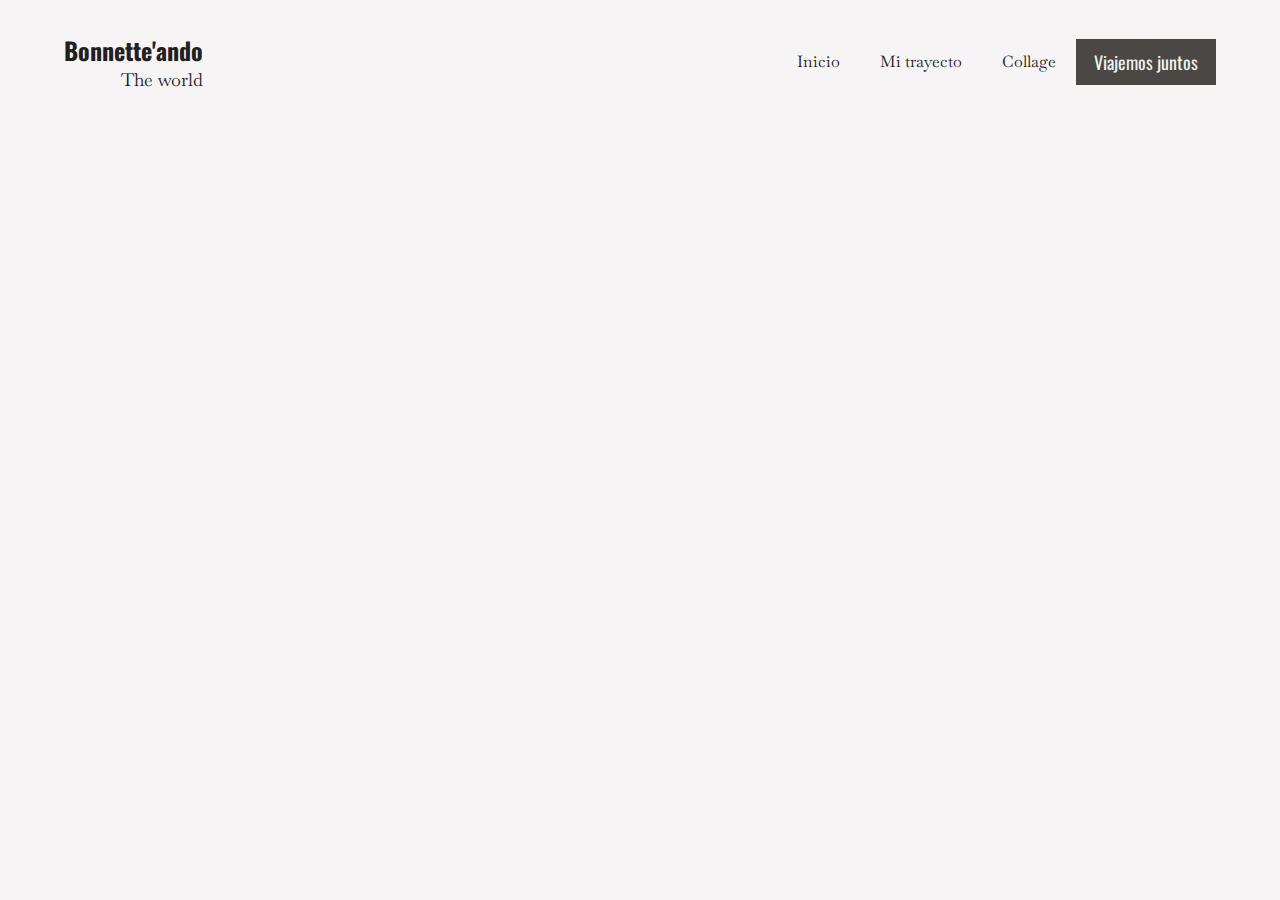
==== collage.html @ 535c8387 "created collage page" ====
<!DOCTYPE html>
<html lang="en">
<head>
    <meta charset="UTF-8">
    <meta http-equiv="X-UA-Compatible" content="IE=edge">
    <meta name="viewport" content="width=device-width, initial-scale=1.0">
    <meta name="description" content="Una serie de imágenes donde muestro los mejores sitios que he visitado y poder motivar a las personas a viajar más y conocer el mundo.">
    <link rel="stylesheet" href="style.css">
    <link rel='stylesheet' href='https://cdn-uicons.flaticon.com/uicons-solid-straight/css/uicons-solid-straight.css'>
    <title>Collage</title>
</head>
<body>
    <div class="container">
        <header>
            <nav>
                <div class="logo">
                    <h3>Bonnette'ando</h3>
                    <p>The world</p>
                </div>
                <ul>
                    <li><a href="./index.html">Inicio</a></li>
                    <li><a href="./journey.html">Mi trayecto</a></li>
                    <li><a href="./collage.html">Collage</a></li>
                    <button class="main-button"><a href="">Viajemos juntos</a></button>
                </ul>
                <i class="fi fi-ss-menu-burger menu"></i>
            </nav>
            <div class="nav-menu" id="menu">
                <div class="nav-menu-container">
                    <div class="logo-container">
                        <div class="logo">
                            <h3>Bonnette'ando</h3>
                            <p>The world</p>
                        </div>

                        <a href="./index.html"><i class="fi fi-ss-cross menu"></i></a>
                    </div>
                    <ul>
                        <li><a href="./index.html">Inicio</a></li>
                        <li><a href="./journey.html">Mi trayecto</a></li>
                        <li><a href="./collage.html">Collage</a></li>
                        <button class="main-button"><a href="">Viajemos juntos</a></button>
                    </ul>
                </div>
            </div>
        </header>
    </div>
</body>
</html>
---- style.css ----
@import url('https://fonts.googleapis.com/css2?family=Baskervville:ital@0;1&family=Oswald:wght@400;500;700&display=swap');

:root {
    --background-Main: #F6F4F4;
    --background-Container: #FFF;
    --background-Container-Dark: #4A4745;
    --font-Primary: #22201E;
    --font-Subtle: #F0F3ED;
    --font-bg: #EAEAEA;
    --border-Primary: #4A4745;
    --tape-1: #FFD4D1;
    --tape-2: #D8EFF8;
    --tape-3: #FFF0D1;
    --tape-4: #DBF7F1;
    --thumb-tack-front: #FAD6DD;
    --thumb-tack-back: #F9CDD6;
}

* {
    box-sizing: border-box;
    margin: 0; padding: 0;
    font-family: 'Baskervville', serif;
    scroll-behavior: smooth;
    color: var(--font-Primary);
    text-decoration: none;
    list-style: none;
    overflow-x: hidden;
}

html {
    font-size: 62.5%;
    background-color: var(--background-Main);
}

.container {
    width: 90%;
    max-width: 1280px;
    margin: auto;
}

h1 {
    font-size: 4.0rem;
    font-family: 'Oswald', sans-serif;
}

h2 {
    font-size: 3.2rem;
    font-family: 'Oswald', sans-serif;
}

h3 {
    font-size: 2.4rem;
    font-family: 'Oswald', sans-serif;
}

p {
    font-size: 1.8rem;
}

.italic {
    font-style: italic;
    font-size: 1.6rem;
}

nav {
    display: flex;
    justify-content: space-between;
    align-items: center;
    margin-top: 3.2rem;
}

.logo {
    display: flex;
    flex-direction: column;
    align-items: flex-end;
}

ul {
    display: flex;
    align-items: center;
}

li {
    font-size: 1.6rem;
}

ul li a {
    margin: 0 20px 0;
}

nav i {
    font-size: 32px;
    color: var(--font-Primary);
    display: none;
}


.main-button {
    width: fit-content;
    padding: 8px 16px;
    font-size: 1.8rem;
    font-family: 'Oswald', sans-serif;
    background-color: var(--background-Container-Dark);
    color: var(--font-Subtle);
    border: 2px solid var(--border-Primary);
}

.main-button a {
    font-family: 'Oswald', sans-serif;
    color: var(--font-Subtle);
}

.main-button:hover {
    border: 2px solid var(--border-Primary);
    background-color: transparent;
    color: var(--font-Primary);
}

.main-button:hover a {
    color: var(--font-Primary);
}

.main-button-white {
    width: fit-content;
    padding: 8px 16px;
    font-size: 1.8rem;
    font-family: 'Oswald', sans-serif;
    background-color: var(--background-Main);
    color: var(--font-Primary);
    border: 2px solid var(--background-Main);
}

.main-button-white a {
    font-family: 'Oswald', sans-serif;
    color: var(--font-Primary);
}

.main-button-white:hover {
    border: 2px solid var(--background-Main);
    background-color: transparent;
    color: var(--background-Main);
}

.main-button-white:hover a {
    color: var(--background-Main);
}

.hero-background::before {
    content: '';
    width: 100%;
    position: absolute;
    left: 0;
    background-image: url('./assets/images/World\ Croquis\ -\ Black.png');
    background-repeat: no-repeat;
    background-size: contain;
    opacity: 8%;
    z-index: -100;
    aspect-ratio: 16 / 9;
}

.hero-background .content {
    margin-top: 150px;
}

.hero-content {
    display: flex;
    flex-direction: column;
    max-width: 560px;
    row-gap: 32px;
}

.hero-images {
    display: grid;
    grid-template-columns: repeat(auto-fill, minmax(230px, 1fr));
    padding: 0 0 60px;
    min-width: 300px;
    column-gap: 16px;
}

.hero-images:first-child {
    margin-left: 50px;
}


.hero-images div:nth-child(2) {
    z-index: -1;
    transform: translateY(50px);
    -webkit-transform: translateY(50px);
    -moz-transform: translateY(50px);
    -ms-transform: translateY(50px);
    -o-transform: translateY(50px);
}

.image-card {
    overflow: hidden;
}

.image-card img {
    max-width: 100%;
    height: auto;
    object-fit: cover;
    aspect-ratio: 1;
}

.trips {
    display: grid;
}


.trips h2 {
    text-align: right;
    margin-top: 150px;
}
.content {
    display: grid;
    grid-template-columns: repeat(auto-fit, minmax(330px, 1fr));
    justify-content: space-between;
    column-gap: 24px;
}

.image-card {
    display: flex;
    flex-direction: column;
    flex-shrink: 1;
    row-gap: 16px;
    max-width: 350px;
    padding: 24px;
    background-color: var(--background-Container);
    align-items: center;
    box-shadow: 0px 4px 10px rgba(35, 35, 35, 0.1);
}


.trips .image-card {
    margin: 25px;
}

.trips .image-card::before {
    content: '';
    width: 350px;
    height: 410px;
    position: absolute;
    background-color: var(--background-Container);
    z-index: -99;
    transform: translate(10px, 5px) rotate(4deg);
    -webkit-transform: translate(10px, 5px) rotate(4deg);
    -moz-transform: translate(10px, 5px) rotate(4deg);
    -ms-transform: translate(10px, 5px) rotate(4deg);
    -o-transform: translate(10px, 5px) rotate(4deg);
}


.trips .content {
    padding: 15px 0;
}

.side {
    display: flex;
    position: relative;
    flex-direction: column;
    align-items: flex-end;
    text-align: right;
    row-gap: 80px;
    overflow: hidden;
}

.text-bg {
    position: absolute;
    top: -120px;
    left: 0;
    font-family: 'Oswald', sans-serif;
    font-size: 400px;
    font-weight: 500;
    color: var(--font-bg);
    z-index: -99;
}

.trips .content .left-side::before {
    content: '';
    width: 130px;
    height: 40px;
    background-color: var(--tape-1);
    position: absolute;
    transform: rotate(-45deg) translate(-30px,20px);
    -webkit-transform: rotate(-45deg) translate(-30px,20px);
    -moz-transform: rotate(-45deg) translate(-30px,20px);
    -ms-transform: rotate(-45deg) translate(-30px,20px);
    -o-transform: rotate(-45deg) translate(-30px,20px);
}

.trips .content .left-side::after {
    content: '';
    width: 130px;
    height: 40px;
    background-color: var(--tape-1);
    position: absolute;
    transform: rotate(45deg) translate(-115px,-515px);
    -webkit-transform: rotate(45deg) translate(-115px,-515px);
    -moz-transform: rotate(45deg) translate(-115px,-515px);
    -ms-transform: rotate(45deg) translate(-115px,-515px);
    -o-transform: rotate(45deg) translate(-115px,-515px);
}

.trips .content:nth-child(4) .left-side::before {
    background-color: var(--tape-3);
}

.trips .content:nth-child(4) .left-side::after {
    background-color: var(--tape-3);
}

.trips .content:nth-child(3) .left-side {
    display: flex;
    justify-content: right;
}

.trips .content:nth-child(3) .left-side::before {
    content: '';
    width: 130px;
    height: 40px;
    background-color: var(--tape-2);
    position: absolute;
    transform: rotate(-45deg) translate(-225px,-170px);
    -webkit-transform: rotate(-45deg) translate(-225px,-170px);
    -moz-transform: rotate(-45deg) translate(-225px,-170px);
    -ms-transform: rotate(-45deg) translate(-225px,-170px);
    -o-transform: rotate(-45deg) translate(-225px,-170px);
}

.trips .content:nth-child(3) .left-side::after {
    content: '';
    width: 130px;
    height: 40px;
    background-color: var(--tape-2);
    position: absolute;
    transform: rotate(45deg) translate(30px,20px);
    -webkit-transform: rotate(45deg) translate(30px,20px);
    -moz-transform: rotate(45deg) translate(30px,20px);
    -ms-transform: rotate(45deg) translate(30px,20px);
    -o-transform: rotate(45deg) translate(30px,20px);
}


.trips .content:nth-child(3) .side {
    text-align: left;
    align-items: flex-start;
    grid-row: 1;
}

.about-me {
    display: grid;
    position: relative;
    grid-template-columns: repeat(auto-fit, minmax(350px, 1fr));
    column-gap: 24px;
    justify-items: center;
    align-items: center;
    margin: 150px 0;
    padding: 8px 0;
    overflow: hidden;
}


.about-me::before {
    content: 'N';
    position: absolute;
    top: -160px;
    left: 0;
    color: var(--font-bg);
    font-size: 50rem;
    font-family: 'Oswald', sans-serif;
    z-index: -99;
}

.about-me::after {
    content: 'B';
    position: absolute;
    top: -160px;
    right:  0;
    color: var(--font-bg);
    font-size: 50rem;
    font-family: 'Oswald', sans-serif;
    z-index: -99;
}

footer { 
    background-color: var(--background-Container-Dark);
}

.footer-content {
    width: 90%;
    display: flex;
    justify-content: space-between;
    align-items: center;
    margin: auto;
    padding: 16px 0 0;
}

.footer-content .logo h3,
.footer-content .logo p {
    color: var(--font-Subtle);
}

.footer-center {
    display: inherit;
    flex-direction: column;
    align-items: center;
    row-gap: 16px;
}

.footer-center p {
    color: var(--font-Subtle);
    font-size: 1.2rem;
}


.footer-center a {
    color: var(--font-Subtle);
    text-decoration: underline;
}

.footer-center img {
    width: 32px;
}

.social-media {
    display: inherit;
    column-gap: 32px;
}

.nav-menu {
    width: 0;
    height: 0;
}

@media screen and (max-width: 425px) {
    .content .hero-content h1 {
        font-size: 3.2rem;
    }

    p {
        font-size: 1.6rem;
    }

    .trips .image-card {
        margin-left: 0;
        margin-right: 0;
    }

}

@media screen and (max-width: 540px) {

    .trips .content .left-side::before,
    .trips .content .left-side::after {
        display: none;
    }

    .hero-images {
        grid-template-columns: repeat(auto-fit, minmax(150px, 1fr));
        column-gap: 8px;
    }

    .hero-images .image-card {
        padding: 12px !important;
    }

    .hero-images .image-card p {
        font-size: 1.4rem;
    }
    
    .main-button {
        width: 100%;
    }

}



@media screen and (max-width: 768px) {

    @supports not ((object-fit: cover) or (aspect-ratio: 1 / 1)) {
        .image-card {
            height: fit-content;
        }
    }

    .image-card {
        height: fit-content;
    }

    nav ul {
        display: none;
    } 
    
    nav i {
        display: flex;
    }

    .nav-menu {
        width: 0;
        height: 100vh;
        position: absolute;
        top: 0;
        left: 0;
        background-color: var(--background-Main);
        transition: 0.2s;
        -webkit-transition: 0.2s;
        -moz-transition: 0.2s;
        -ms-transition: 0.2s;
        -o-transition: 0.2s;
    }

    .nav-menu-container {
        display: flex;
        flex-direction: column;
        max-width: 90%;
        margin: 0 auto;
        row-gap: 100px;
    }

    .nav-menu.active {
        width: 100vw;
    }

    .nav-menu i {
        font-size: 2.4rem;

    }

    .nav-menu ul {
        position: relative;
        display: flex;
        flex-direction: column;
        top: 25%;
        row-gap: 32px;
        opacity: 0;
    }

    .nav-menu.active ul {
        opacity: 100%;
        transition: 0.2s;
        -webkit-transition: 0.2s;
        -moz-transition: 0.2s;
        -ms-transition: 0.2s;
        -o-transition: 0.2s;
}

    .nav-menu .logo-container {
        display: flex;
        padding-top: 24px;
        justify-content: space-between;
        align-items: center;
    }

    .hero-background .content{
        margin-top: 48px;
    }
    
    .trips .image-card::before {
        display: none;
    }

    .trips .image-card,
    .about-me .image-card {
        padding: 16px;
    }

    .hero-images {
        grid-row: 1;
    }

    .hero-images .image-card:nth-child(2) {
        display: flex !important;
    }

    .trips .content .left-side {
        margin: 0 auto;
    }

    .trips .content:nth-child(3) .side {
        grid-row: none;
    }

    .about-me {
        row-gap: 32px;
    }

    .footer-center img,
    .footer-content .logo {
        display: none;
    }

    .footer-content {
        flex-direction: column-reverse;
        padding: 8px;
        row-gap: 24px;
    }

}

@media screen and (max-width: 1050px) {
    .hero-images .image-card:nth-child(2) {
        display: none;
    }
}

@media screen and (max-width: 1150px) {
    .hero-images {
        justify-items: end;
    }
    .hero-images .image-card {
        padding: 16px;
    }
}


/* Journey page styles */


.journey header {
    width: 100%;
    background-color: var(--background-Container-Dark);
}

.journey nav {
    width: 90%;
    max-width: 1280px;
    margin: 0 auto;
    padding: 16px 0;
}

.journey .logo h3,
.journey .logo p, 
.journey i {
    color: var(--font-Subtle);
}

.journey header ul li a {
    color: var(--font-Subtle);
}

.journey-background {
    background-color: var(--background-Container-Dark);
}

.journey-container {
    max-width: 1280px;
    margin: 0 auto;
    background-image: url('./assets/images/World\ Map\ -\ Nicole.png');
    background-repeat: no-repeat;
    background-size: cover;
    aspect-ratio: 16 / 9;
}


.journey-trips h1 {
    font-size: 3.2rem;
}

.journey-trips {
    display: flex;
    flex-direction: column;
    max-width: 1280px;
    width: 90%;
    row-gap: 56px;
    margin: 32px auto;
}

.journey-trips .trip {
    display: flex;
    flex-direction: column;
    column-gap: 40px;
    row-gap: 40px;
    padding: 16px 0;
    justify-content: space-between;
    align-items: center;
}

.journey-trips .trip h2 {
    font-size: 2rem;
}

.journey-trips .image-card {
    padding: 1.2rem;
}

.journey-trips .trip .image-card-content h2,
.journey-trips .trip .image-card-content p {
    margin-bottom: 32px;   
}

/* Journey media queries styles */

@media screen and (min-width: 768px) {

    .journey nav {
        width: 100%;
    }

    .journey-trips .trip {
        flex-direction: row;
        column-gap: 32px;
        align-items: stretch;
    }

    .journey-trips .trip .image-card {
        flex-shrink: 1;
    }

    .journey-trips .trip .image-card-content {
        display: inherit;
        flex-direction: column;
        flex-shrink: 2;
    }
 
    .journey-trips {
        width: 100%;
        margin: 85px auto;
    }
}

@media screen and (min-width: 1024px) {

    .journey-trips .trip {
        flex-direction: row;
        column-gap: 72px;
    }

    .journey-trips .trip h2 {
        font-size: 2.5rem;
    }
}
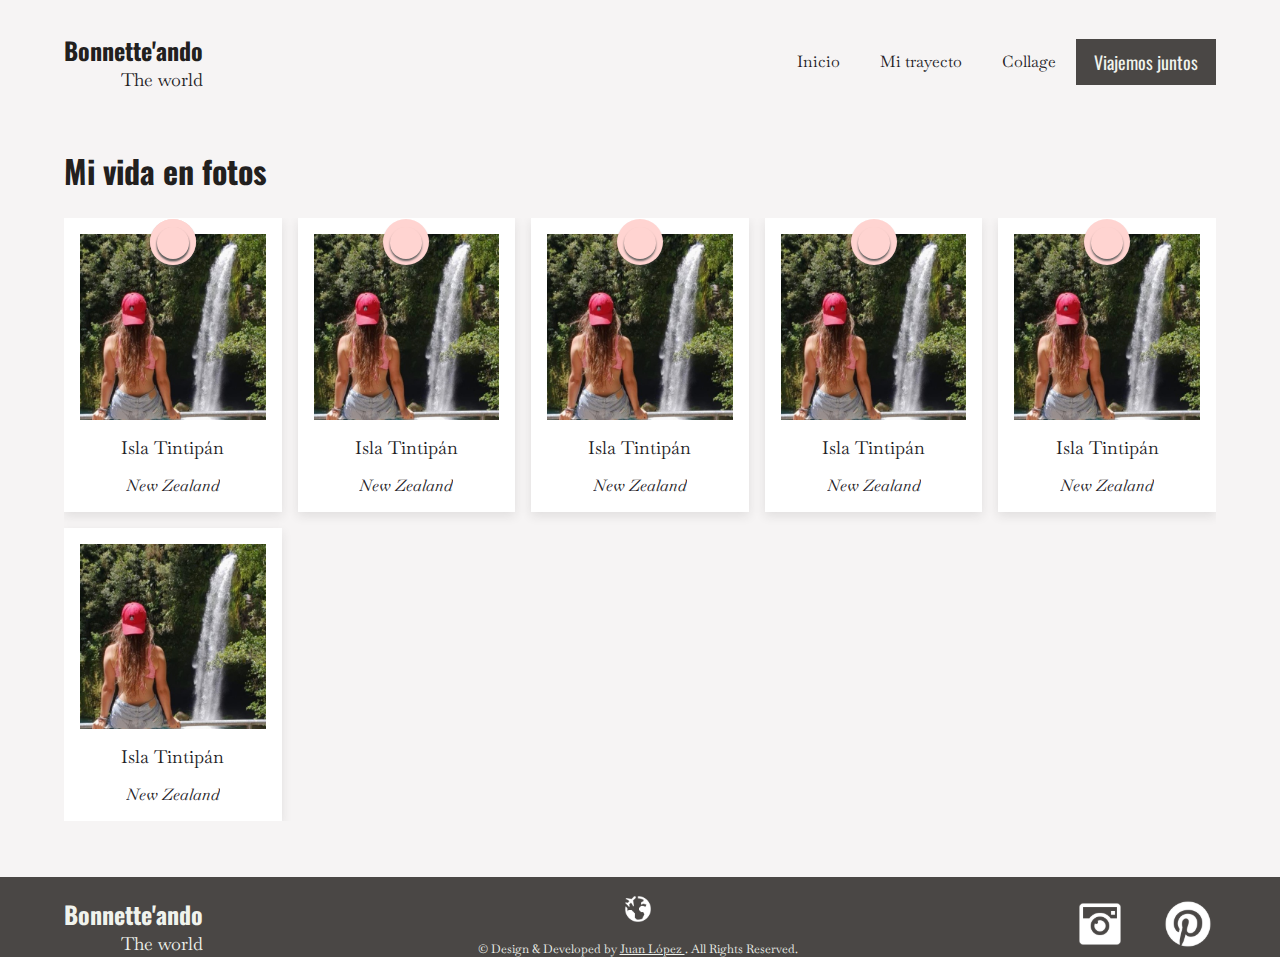
==== commit e00d6b39: "Created grid with images, added pin to images" ====
--- a/collage.html
+++ b/collage.html
@@ -44,6 +44,64 @@
                 </div>
             </div>
         </header>
+        <main>
+            <section class="collage-images-container">
+                <h1>Mi vida en fotos</h1>
+                <div class="collage-images-grid">
+                    <div class="image-card">
+                        <img src="./assets/images/Nicole-5.jpeg" alt="Imagen de Bali.">
+                        <p>Isla Tintipán</p>
+                        <p class="italic">New Zealand</p>
+                    </div>
+                    <div class="image-card">
+                        <img src="./assets/images/Nicole-5.jpeg" alt="Imagen de Bali.">
+                        <p>Isla Tintipán</p>
+                        <p class="italic">New Zealand</p>
+                    </div>
+                    <div class="image-card">
+                        <img src="./assets/images/Nicole-5.jpeg" alt="Imagen de Bali.">
+                        <p>Isla Tintipán</p>
+                        <p class="italic">New Zealand</p>
+                    </div>
+                    <div class="image-card">
+                        <img src="./assets/images/Nicole-5.jpeg" alt="Imagen de Bali.">
+                        <p>Isla Tintipán</p>
+                        <p class="italic">New Zealand</p>
+                    </div>
+                    <div class="image-card">
+                        <img src="./assets/images/Nicole-5.jpeg" alt="Imagen de Bali.">
+                        <p>Isla Tintipán</p>
+                        <p class="italic">New Zealand</p>
+                    </div>
+                    <div class="image-card">
+                        <img src="./assets/images/Nicole-5.jpeg" alt="Imagen de Bali.">
+                        <p>Isla Tintipán</p>
+                        <p class="italic">New Zealand</p>
+                    </div>
+                </div>
+            </section>
+        </main>
     </div>
+    <footer>
+        <div class="footer-content">
+            <div class="logo">
+                <h3>Bonnette'ando</h3>
+                <p>The world</p>
+            </div>
+            <div class="footer-center">
+                <img src="./assets/icons/Around the Globe.svg" alt="Globe Icons">
+                <p>© Design & Developed by <a href="https://juanlopez-portfolio.bubbleapps.io/version-test"
+                        target="_blank"> Juan López </a>. All Rights Reserved.</p>
+            </div>
+            <div class="social-media">
+                <a href="https://www.instagram.com/bonnetteandotheworld/" target="_blank"><img
+                        src="./assets/icons/Instagram Old.svg" alt="Social Media Instagram Icon"></a>
+
+                <a href="https://co.pinterest.com/nikibonett/" target="_blank"><img
+                        src="./assets/icons/Pinterest.svg" alt="Social Media Instagram Icon"></a>
+
+            </div>
+        </div>
+    </footer>
 </body>
 </html>--- a/style.css
+++ b/style.css
@@ -467,7 +467,7 @@
     .hero-images .image-card p {
         font-size: 1.4rem;
     }
-    
+
     .main-button {
         width: 100%;
     }
@@ -729,4 +729,60 @@
     .journey-trips .trip h2 {
         font-size: 2.5rem;
     }
-}+}
+
+/* Collage styles */
+
+.collage-images-container {
+    margin: 56px 0;
+}
+
+.collage-images-grid {
+    position: relative;
+    display: grid;
+    grid-template-columns: repeat(auto-fit, minmax(190px ,1fr));
+    gap: 16px;
+    margin-top: 24px;
+    justify-items: center;
+    align-items: center;
+}
+
+.collage-images-container h1 {
+    font-size: 3.2rem;
+}
+
+.collage-images-container .collage-images-grid .image-card {
+    padding: 16px;
+}
+
+.collage-images-container .collage-images-grid .image-card::before {
+    content: '';
+    position: absolute;
+    top: 9px;
+    width: 32px;
+    height: 32px;
+    border-radius: 100%;
+    background-color: var(--tape-1);
+    box-shadow: 0px 2px 2px rgb(100, 98, 97);
+    -webkit-border-radius: 100%;
+    -moz-border-radius: 100%;
+    -ms-border-radius: 100%;
+    -o-border-radius: 100%;
+    z-index: 1;
+}
+
+.collage-images-container .collage-images-grid .image-card::after {
+    content: '';
+    position: absolute;
+    top: 1px;
+    width: 46px;
+    height: 46px;
+    border-radius: 100%;
+    background-color: var(--tape-1);
+    box-shadow: 0px 2px 2px rgba(74, 71, 69, 0.418);
+    -webkit-border-radius: 100%;
+    -moz-border-radius: 100%;
+    -ms-border-radius: 100%;
+    -o-border-radius: 100%;
+    z-index: 0;
+}
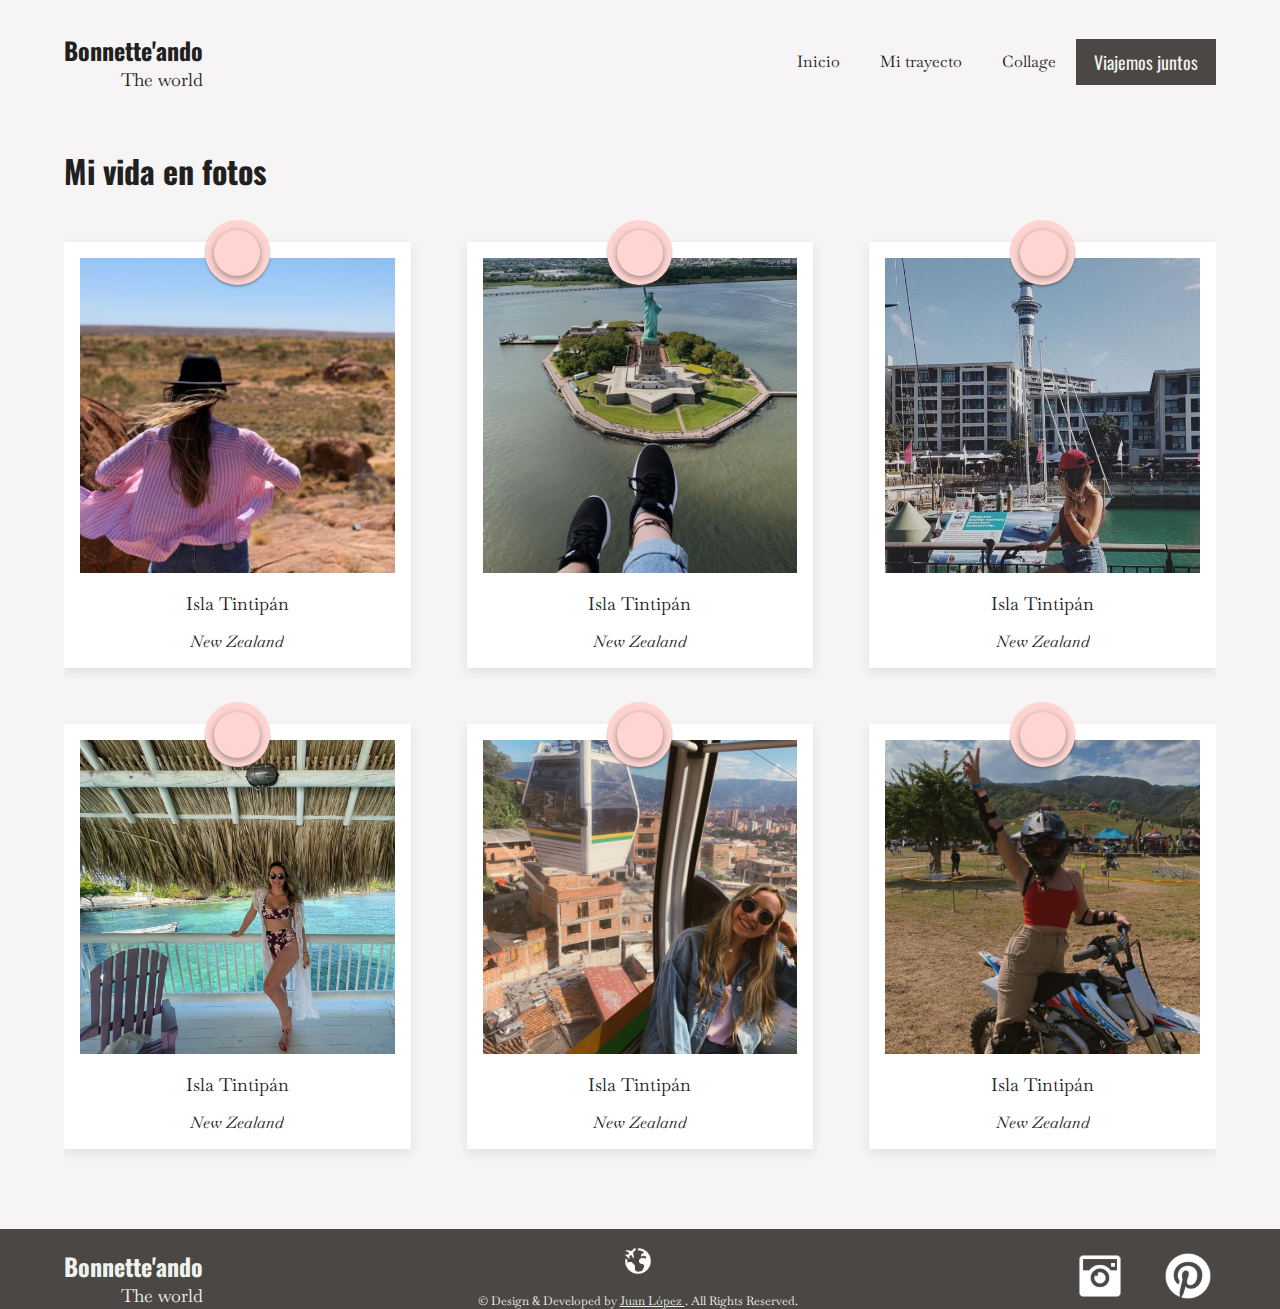
==== commit 38fda971: "fixed pin position in collage images, added hover effecto to cards to show more information, added m" ====
--- a/collage.html
+++ b/collage.html
@@ -1,14 +1,17 @@
 <!DOCTYPE html>
 <html lang="en">
+
 <head>
     <meta charset="UTF-8">
     <meta http-equiv="X-UA-Compatible" content="IE=edge">
     <meta name="viewport" content="width=device-width, initial-scale=1.0">
-    <meta name="description" content="Una serie de imágenes donde muestro los mejores sitios que he visitado y poder motivar a las personas a viajar más y conocer el mundo.">
+    <meta name="description"
+        content="Una serie de imágenes donde muestro los mejores sitios que he visitado y poder motivar a las personas a viajar más y conocer el mundo.">
     <link rel="stylesheet" href="style.css">
     <link rel='stylesheet' href='https://cdn-uicons.flaticon.com/uicons-solid-straight/css/uicons-solid-straight.css'>
     <title>Collage</title>
 </head>
+
 <body>
     <div class="container">
         <header>
@@ -49,32 +52,48 @@
                 <h1>Mi vida en fotos</h1>
                 <div class="collage-images-grid">
                     <div class="image-card">
-                        <img src="./assets/images/Nicole-5.jpeg" alt="Imagen de Bali.">
+                        <picture>
+                            <img src="./assets/images/Uluru - Australia.jpeg" alt="Imagen de Bali." loading="lazy">
+                        </picture>
                         <p>Isla Tintipán</p>
                         <p class="italic">New Zealand</p>
                     </div>
                     <div class="image-card">
-                        <img src="./assets/images/Nicole-5.jpeg" alt="Imagen de Bali.">
+                        <picture>
+                            <img src="./assets/images/Nicole-22.jpeg" alt="Imagen de Bali." loading="lazy">
+
+                        </picture>
                         <p>Isla Tintipán</p>
                         <p class="italic">New Zealand</p>
                     </div>
                     <div class="image-card">
-                        <img src="./assets/images/Nicole-5.jpeg" alt="Imagen de Bali.">
+                        <picture>
+                            <img src="./assets/images/Tower - New Zealand.jpeg" alt="Imagen de Bali." loading="lazy">
+                        </picture>
                         <p>Isla Tintipán</p>
                         <p class="italic">New Zealand</p>
                     </div>
                     <div class="image-card">
-                        <img src="./assets/images/Nicole-5.jpeg" alt="Imagen de Bali.">
+                        <picture>
+                            <img src="./assets/images/Bali - India.jpeg" alt="Imagen de Bali." loading="lazy">
+
+                        </picture>
                         <p>Isla Tintipán</p>
                         <p class="italic">New Zealand</p>
                     </div>
                     <div class="image-card">
-                        <img src="./assets/images/Nicole-5.jpeg" alt="Imagen de Bali.">
+                        <picture>
+                            <img src="./assets/images/Nicole-4.jpeg" alt="Imagen de Bali." loading="lazy">
+
+                        </picture>
                         <p>Isla Tintipán</p>
                         <p class="italic">New Zealand</p>
                     </div>
                     <div class="image-card">
-                        <img src="./assets/images/Nicole-5.jpeg" alt="Imagen de Bali.">
+                        <picture>
+                            <img src="./assets/images/Nicole-13.jpeg" alt="Imagen de Bali." loading="lazy">
+
+                        </picture>
                         <p>Isla Tintipán</p>
                         <p class="italic">New Zealand</p>
                     </div>
@@ -89,19 +108,20 @@
                 <p>The world</p>
             </div>
             <div class="footer-center">
-                <img src="./assets/icons/Around the Globe.svg" alt="Globe Icons">
+                <img src="./assets/icons/Around the Globe.svg" alt="Globe Icons" loading="lazy">
                 <p>© Design & Developed by <a href="https://juanlopez-portfolio.bubbleapps.io/version-test"
                         target="_blank"> Juan López </a>. All Rights Reserved.</p>
             </div>
             <div class="social-media">
                 <a href="https://www.instagram.com/bonnetteandotheworld/" target="_blank"><img
-                        src="./assets/icons/Instagram Old.svg" alt="Social Media Instagram Icon"></a>
+                        src="./assets/icons/Instagram Old.svg" alt="Social Media Instagram Icon" loading="lazy"></a>
 
-                <a href="https://co.pinterest.com/nikibonett/" target="_blank"><img
-                        src="./assets/icons/Pinterest.svg" alt="Social Media Instagram Icon"></a>
+                <a href="https://co.pinterest.com/nikibonett/" target="_blank"><img src="./assets/icons/Pinterest.svg"
+                        alt="Social Media Instagram Icon" loading="lazy"></a>
 
             </div>
         </div>
     </footer>
 </body>
+
 </html>--- a/style.css
+++ b/style.css
@@ -18,7 +18,8 @@
 
 * {
     box-sizing: border-box;
-    margin: 0; padding: 0;
+    margin: 0;
+    padding: 0;
     font-family: 'Baskervville', serif;
     scroll-behavior: smooth;
     color: var(--font-Primary);
@@ -211,6 +212,7 @@
     text-align: right;
     margin-top: 150px;
 }
+
 .content {
     display: grid;
     grid-template-columns: repeat(auto-fit, minmax(330px, 1fr));
@@ -281,11 +283,11 @@
     height: 40px;
     background-color: var(--tape-1);
     position: absolute;
-    transform: rotate(-45deg) translate(-30px,20px);
-    -webkit-transform: rotate(-45deg) translate(-30px,20px);
-    -moz-transform: rotate(-45deg) translate(-30px,20px);
-    -ms-transform: rotate(-45deg) translate(-30px,20px);
-    -o-transform: rotate(-45deg) translate(-30px,20px);
+    transform: rotate(-45deg) translate(-30px, 20px);
+    -webkit-transform: rotate(-45deg) translate(-30px, 20px);
+    -moz-transform: rotate(-45deg) translate(-30px, 20px);
+    -ms-transform: rotate(-45deg) translate(-30px, 20px);
+    -o-transform: rotate(-45deg) translate(-30px, 20px);
 }
 
 .trips .content .left-side::after {
@@ -294,11 +296,11 @@
     height: 40px;
     background-color: var(--tape-1);
     position: absolute;
-    transform: rotate(45deg) translate(-115px,-515px);
-    -webkit-transform: rotate(45deg) translate(-115px,-515px);
-    -moz-transform: rotate(45deg) translate(-115px,-515px);
-    -ms-transform: rotate(45deg) translate(-115px,-515px);
-    -o-transform: rotate(45deg) translate(-115px,-515px);
+    transform: rotate(45deg) translate(-115px, -515px);
+    -webkit-transform: rotate(45deg) translate(-115px, -515px);
+    -moz-transform: rotate(45deg) translate(-115px, -515px);
+    -ms-transform: rotate(45deg) translate(-115px, -515px);
+    -o-transform: rotate(45deg) translate(-115px, -515px);
 }
 
 .trips .content:nth-child(4) .left-side::before {
@@ -320,11 +322,11 @@
     height: 40px;
     background-color: var(--tape-2);
     position: absolute;
-    transform: rotate(-45deg) translate(-225px,-170px);
-    -webkit-transform: rotate(-45deg) translate(-225px,-170px);
-    -moz-transform: rotate(-45deg) translate(-225px,-170px);
-    -ms-transform: rotate(-45deg) translate(-225px,-170px);
-    -o-transform: rotate(-45deg) translate(-225px,-170px);
+    transform: rotate(-45deg) translate(-225px, -170px);
+    -webkit-transform: rotate(-45deg) translate(-225px, -170px);
+    -moz-transform: rotate(-45deg) translate(-225px, -170px);
+    -ms-transform: rotate(-45deg) translate(-225px, -170px);
+    -o-transform: rotate(-45deg) translate(-225px, -170px);
 }
 
 .trips .content:nth-child(3) .left-side::after {
@@ -333,11 +335,11 @@
     height: 40px;
     background-color: var(--tape-2);
     position: absolute;
-    transform: rotate(45deg) translate(30px,20px);
-    -webkit-transform: rotate(45deg) translate(30px,20px);
-    -moz-transform: rotate(45deg) translate(30px,20px);
-    -ms-transform: rotate(45deg) translate(30px,20px);
-    -o-transform: rotate(45deg) translate(30px,20px);
+    transform: rotate(45deg) translate(30px, 20px);
+    -webkit-transform: rotate(45deg) translate(30px, 20px);
+    -moz-transform: rotate(45deg) translate(30px, 20px);
+    -ms-transform: rotate(45deg) translate(30px, 20px);
+    -o-transform: rotate(45deg) translate(30px, 20px);
 }
 
 
@@ -375,14 +377,14 @@
     content: 'B';
     position: absolute;
     top: -160px;
-    right:  0;
+    right: 0;
     color: var(--font-bg);
     font-size: 50rem;
     font-family: 'Oswald', sans-serif;
     z-index: -99;
 }
 
-footer { 
+footer {
     background-color: var(--background-Container-Dark);
 }
 
@@ -490,8 +492,8 @@
 
     nav ul {
         display: none;
-    } 
-    
+    }
+
     nav i {
         display: flex;
     }
@@ -543,7 +545,7 @@
         -moz-transition: 0.2s;
         -ms-transition: 0.2s;
         -o-transition: 0.2s;
-}
+    }
 
     .nav-menu .logo-container {
         display: flex;
@@ -552,10 +554,10 @@
         align-items: center;
     }
 
-    .hero-background .content{
+    .hero-background .content {
         margin-top: 48px;
     }
-    
+
     .trips .image-card::before {
         display: none;
     }
@@ -608,6 +610,7 @@
     .hero-images {
         justify-items: end;
     }
+
     .hero-images .image-card {
         padding: 16px;
     }
@@ -630,7 +633,7 @@
 }
 
 .journey .logo h3,
-.journey .logo p, 
+.journey .logo p,
 .journey i {
     color: var(--font-Subtle);
 }
@@ -686,7 +689,7 @@
 
 .journey-trips .trip .image-card-content h2,
 .journey-trips .trip .image-card-content p {
-    margin-bottom: 32px;   
+    margin-bottom: 32px;
 }
 
 /* Journey media queries styles */
@@ -712,7 +715,7 @@
         flex-direction: column;
         flex-shrink: 2;
     }
- 
+
     .journey-trips {
         width: 100%;
         margin: 85px auto;
@@ -740,7 +743,7 @@
 .collage-images-grid {
     position: relative;
     display: grid;
-    grid-template-columns: repeat(auto-fit, minmax(190px ,1fr));
+    grid-template-columns: repeat(auto-fit, minmax(190px, 1fr));
     gap: 16px;
     margin-top: 24px;
     justify-items: center;
@@ -758,23 +761,27 @@
 .collage-images-container .collage-images-grid .image-card::before {
     content: '';
     position: absolute;
-    top: 9px;
+    transform: translateY(-8px);
     width: 32px;
     height: 32px;
     border-radius: 100%;
     background-color: var(--tape-1);
-    box-shadow: 0px 2px 2px rgb(100, 98, 97);
+    box-shadow: 0px 2px 6px rgba(100, 98, 97, 0.7);
     -webkit-border-radius: 100%;
     -moz-border-radius: 100%;
     -ms-border-radius: 100%;
     -o-border-radius: 100%;
     z-index: 1;
+    -webkit-transform: translateY(-8px);
+    -moz-transform: translateY(-8px);
+    -ms-transform: translateY(-8px);
+    -o-transform: translateY(-8px);
 }
 
 .collage-images-container .collage-images-grid .image-card::after {
     content: '';
     position: absolute;
-    top: 1px;
+    transform: translateY(-15px);
     width: 46px;
     height: 46px;
     border-radius: 100%;
@@ -785,4 +792,64 @@
     -ms-border-radius: 100%;
     -o-border-radius: 100%;
     z-index: 0;
-}
+    -webkit-transform: translateY(-15px);
+    -moz-transform: translateY(-15px);
+    -ms-transform: translateY(-15px);
+    -o-transform: translateY(-15px);
+}
+
+.collage-images-container .collage-images-grid .image-card picture {
+    position: relative;
+}
+
+.collage-images-container .collage-images-grid .image-card:hover picture::before {
+    content: '';
+    position: absolute;
+    width: 100%;
+    height: 100%;
+    background-color: rgba(34, 32, 30, 0.93);;
+    backdrop-filter: blur(5px);
+}
+
+/* Collage media queries */
+
+@media screen and (min-width: 768px) {
+
+    .collage-images-grid {
+        grid-template-columns: repeat(3, 1fr);
+        margin-top: 24px;
+        padding: 24px 0;
+    }
+
+    .collage-images-grid .image-card {
+        max-width: 100%;
+    }
+
+
+}
+
+@media screen and (min-width: 1024px) {
+
+    .collage-images-grid {
+        gap: 56px;
+    }
+    .collage-images-container .collage-images-grid .image-card::before {
+        width: 46px;
+        height: 46px;
+        transform: translateY(-28px);
+        -webkit-transform: translateY(-28px);
+        -moz-transform: translateY(-28px);
+        -ms-transform: translateY(-28px);
+        -o-transform: translateY(-28px);
+}
+
+    .collage-images-container .collage-images-grid .image-card::after {
+        width: 65px;
+        height: 65px;
+        transform: translateY(-38px);
+        -webkit-transform: translateY(-38px);
+        -moz-transform: translateY(-38px);
+        -ms-transform: translateY(-38px);
+        -o-transform: translateY(-38px);
+}
+}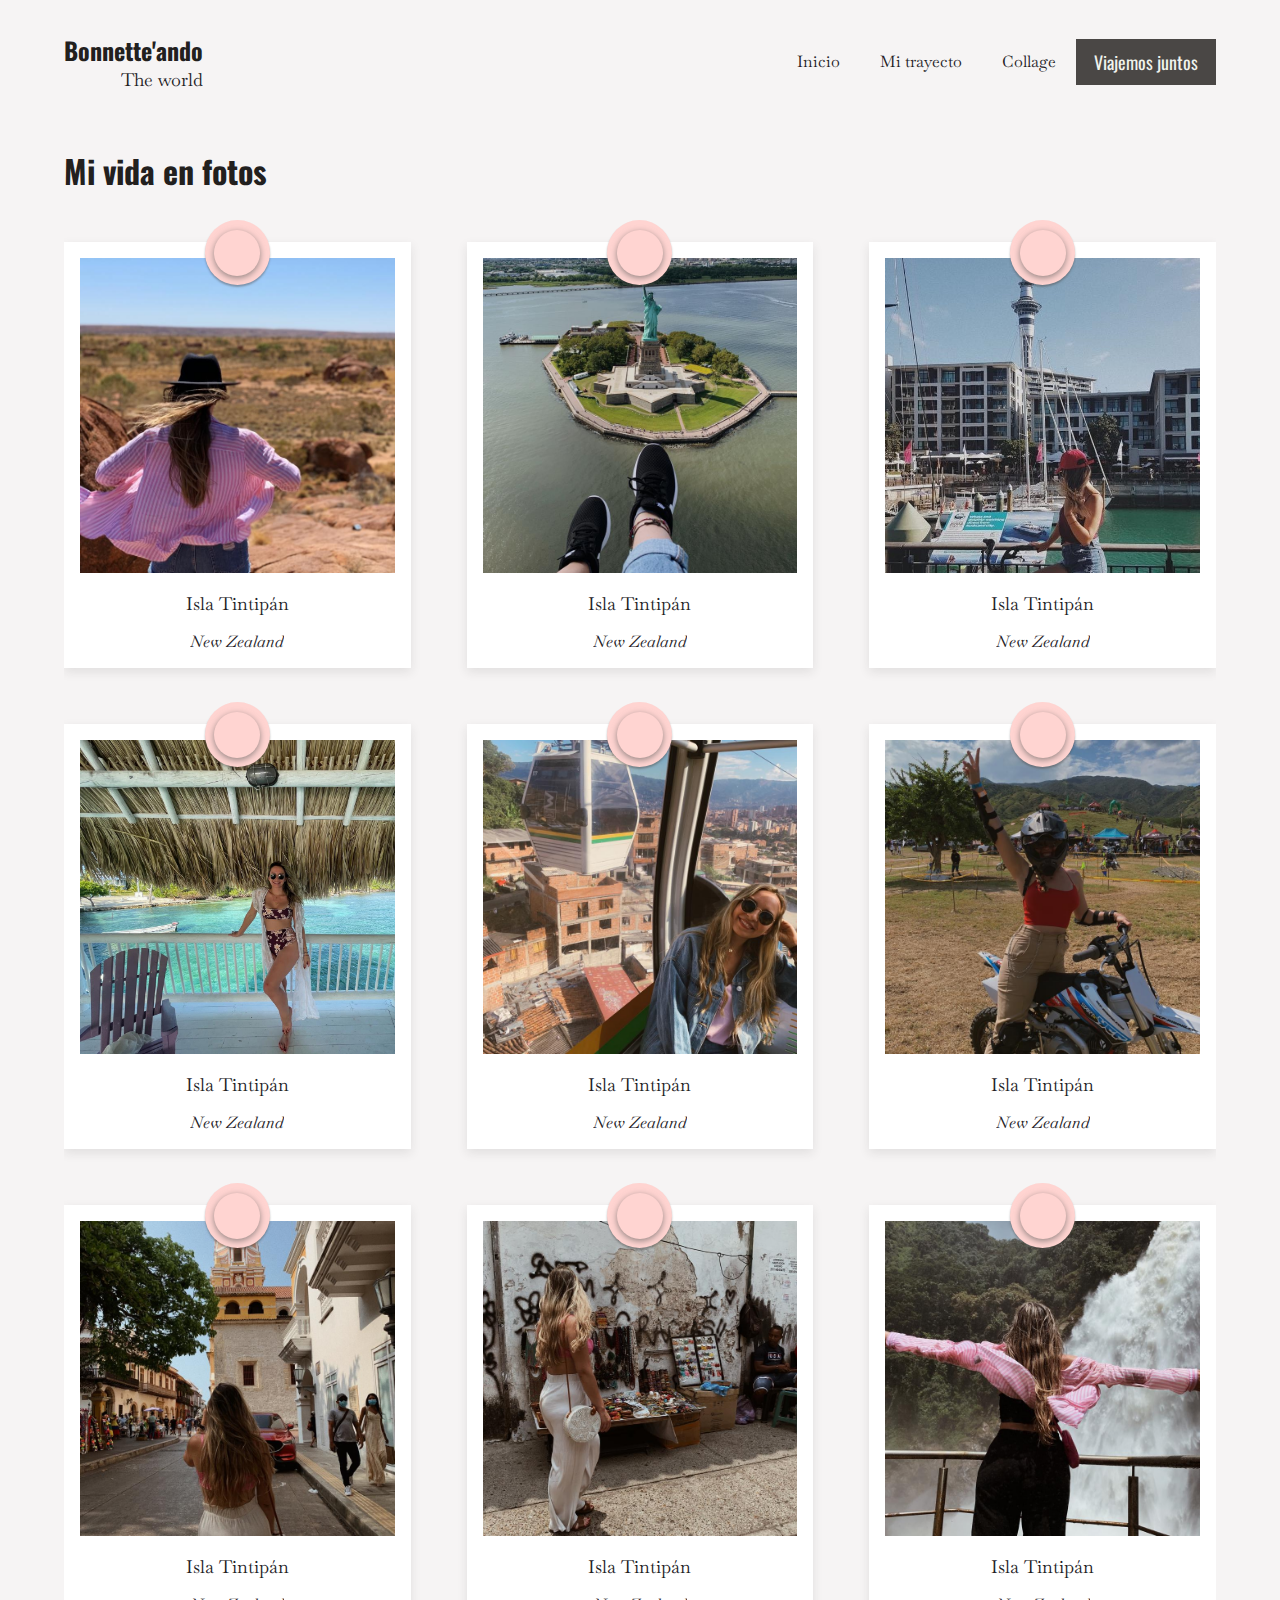
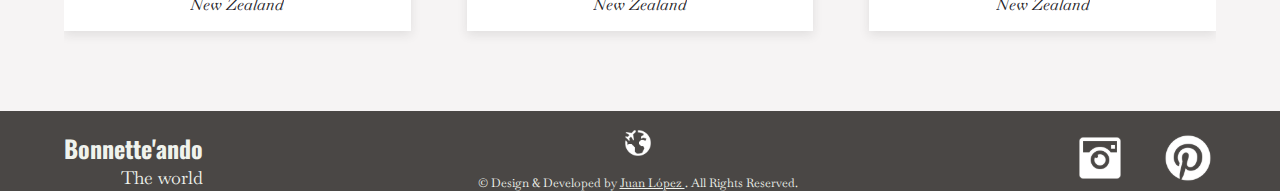
==== commit 814f9c4a: "added more images to collage" ====
--- a/collage.html
+++ b/collage.html
@@ -97,6 +97,30 @@
                         <p>Isla Tintipán</p>
                         <p class="italic">New Zealand</p>
                     </div>
+                    <div class="image-card">
+                        <picture>
+                            <img src="./assets/images/Nicole-16.jpeg" alt="Imagen de Bali." loading="lazy">
+
+                        </picture>
+                        <p>Isla Tintipán</p>
+                        <p class="italic">New Zealand</p>
+                    </div>
+                    <div class="image-card">
+                        <picture>
+                            <img src="./assets/images/Nicole-27.jpeg" alt="Imagen de Bali." loading="lazy">
+
+                        </picture>
+                        <p>Isla Tintipán</p>
+                        <p class="italic">New Zealand</p>
+                    </div>
+                    <div class="image-card">
+                        <picture>
+                            <img src="./assets/images/Nicole-25.jpeg" alt="Imagen de Bali." loading="lazy">
+
+                        </picture>
+                        <p>Isla Tintipán</p>
+                        <p class="italic">New Zealand</p>
+                    </div>
                 </div>
             </section>
         </main>
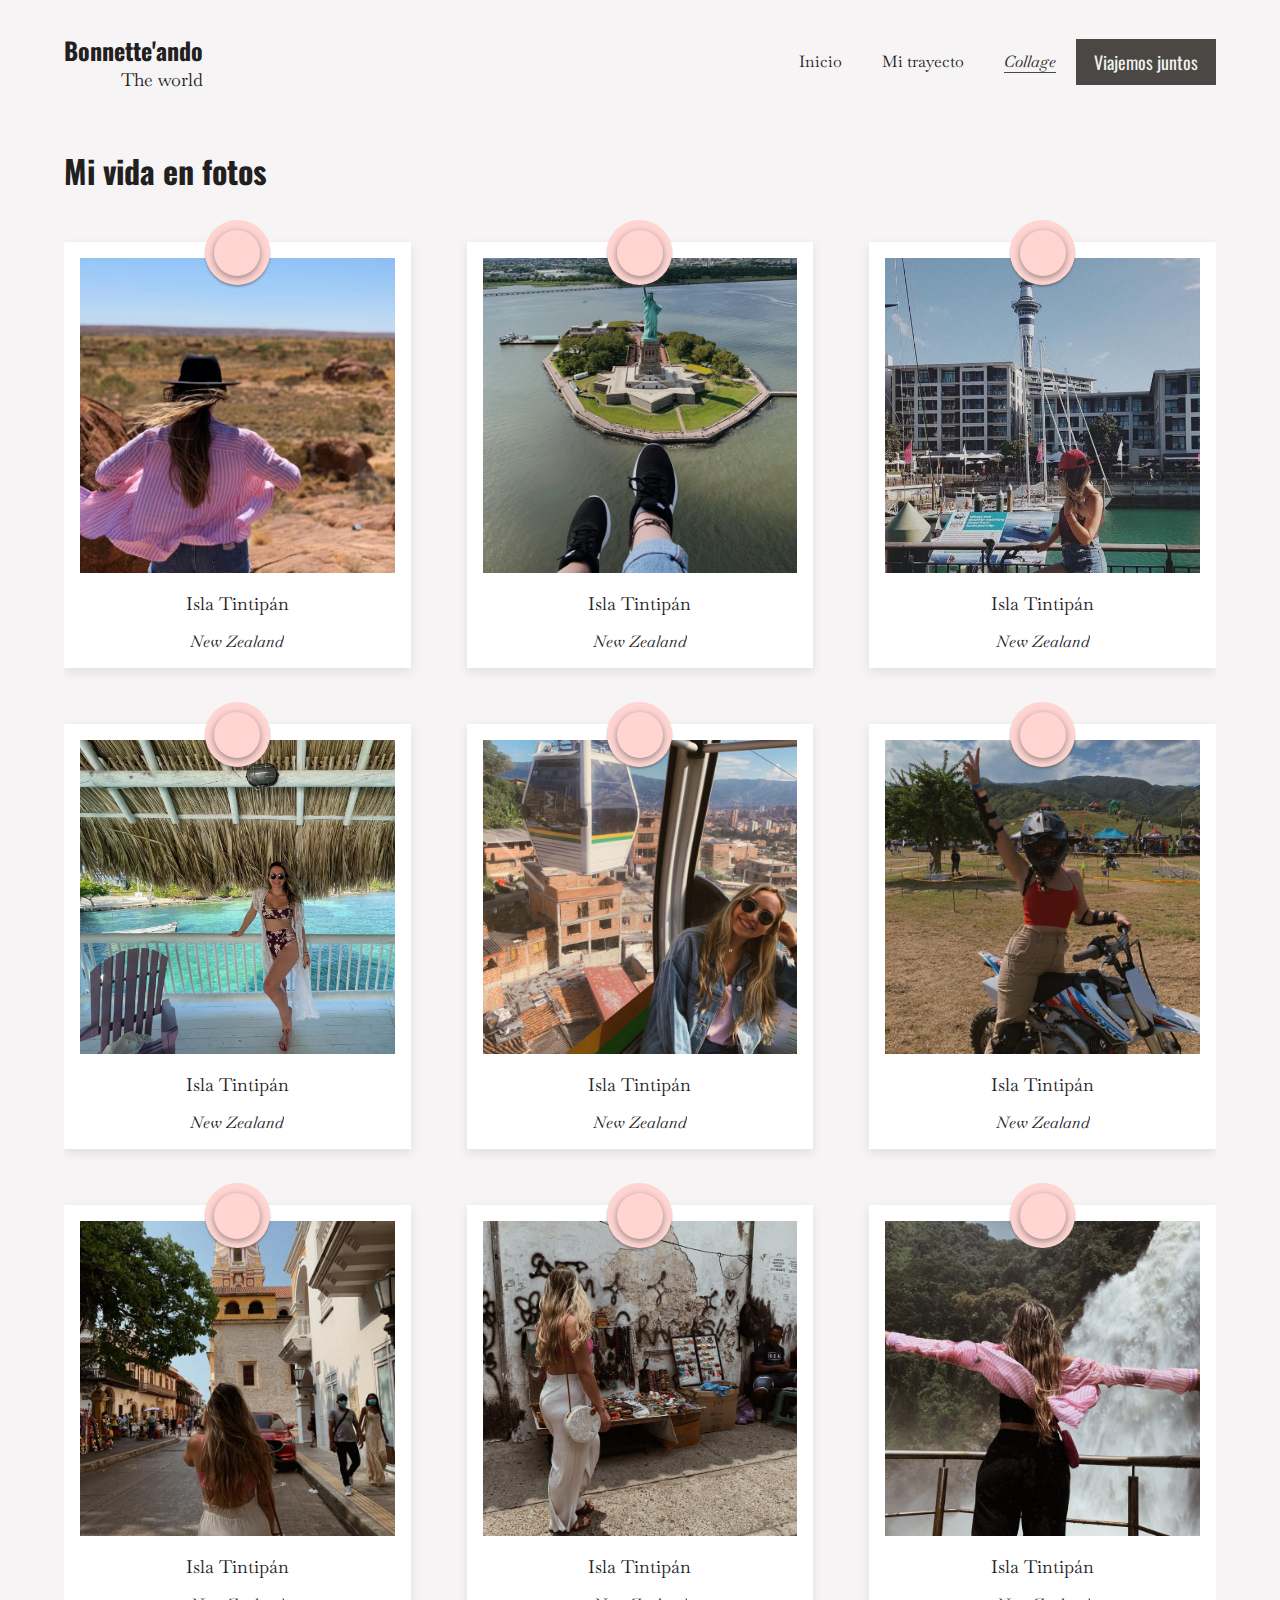
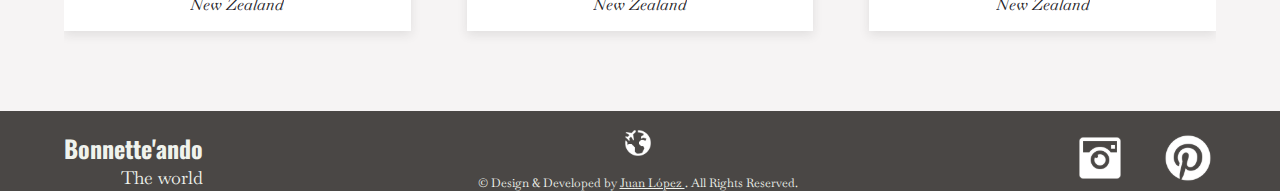
==== commit 21828dcc: "Created detail pages for trips in the index page, changed all the a tags to its respective href" ====
--- a/collage.html
+++ b/collage.html
@@ -21,10 +21,11 @@
                     <p>The world</p>
                 </div>
                 <ul>
-                    <li><a href="./index.html">Inicio</a></li>
-                    <li><a href="./journey.html">Mi trayecto</a></li>
-                    <li><a href="./collage.html">Collage</a></li>
-                    <button class="main-button"><a href="">Viajemos juntos</a></button>
+                    <li><a href="index.html">Inicio</a></li>
+                    <li><a href="journey.html">Mi trayecto</a></li>
+                    <li><a href="collage.html" class="active">Collage</a></li>
+                    <a href="https://www.instagram.com/bonnetteandotheworld/" target="_blank"><button
+                            class="main-button">Viajemos juntos</button></a>
                 </ul>
                 <i class="fi fi-ss-menu-burger menu"></i>
             </nav>
@@ -39,10 +40,11 @@
                         <a href="./index.html"><i class="fi fi-ss-cross menu"></i></a>
                     </div>
                     <ul>
-                        <li><a href="./index.html">Inicio</a></li>
-                        <li><a href="./journey.html">Mi trayecto</a></li>
-                        <li><a href="./collage.html">Collage</a></li>
-                        <button class="main-button"><a href="">Viajemos juntos</a></button>
+                        <li><a href="index.html" class="active">Inicio</a></li>
+                        <li><a href="journey.html">Mi trayecto</a></li>
+                        <li><a href="collage.html">Collage</a></li>
+                        <a href="https://www.instagram.com/bonnetteandotheworld/" target="_blank"><button
+                                class="main-button">Viajemos juntos</button></a>
                     </ul>
                 </div>
             </div>
--- a/style.css
+++ b/style.css
@@ -39,6 +39,7 @@
     margin: auto;
 }
 
+
 h1 {
     font-size: 4.0rem;
     font-family: 'Oswald', sans-serif;
@@ -83,10 +84,16 @@
 
 li {
     font-size: 1.6rem;
+    padding: 2px 0;
 }
 
 ul li a {
     margin: 0 20px 0;
+}
+
+ul li .active {
+    border-bottom: 1px solid var(--border-Primary);
+    font-style: italic;
 }
 
 nav i {
@@ -104,6 +111,7 @@
     background-color: var(--background-Container-Dark);
     color: var(--font-Subtle);
     border: 2px solid var(--border-Primary);
+    cursor: pointer;
 }
 
 .main-button a {
@@ -129,6 +137,7 @@
     background-color: var(--background-Main);
     color: var(--font-Primary);
     border: 2px solid var(--background-Main);
+    cursor: pointer;
 }
 
 .main-button-white a {
@@ -628,8 +637,7 @@
 .journey nav {
     width: 90%;
     max-width: 1280px;
-    margin: 0 auto;
-    padding: 16px 0;
+    margin: 3.2rem auto 0;
 }
 
 .journey .logo h3,
@@ -640,6 +648,11 @@
 
 .journey header ul li a {
     color: var(--font-Subtle);
+}
+
+.journey header ul li .active {
+    border-bottom: 1px solid var(--font-Subtle);
+    font-style: italic;
 }
 
 .journey-background {
@@ -807,7 +820,8 @@
     position: absolute;
     width: 100%;
     height: 100%;
-    background-color: rgba(34, 32, 30, 0.93);;
+    background-color: rgba(34, 32, 30, 0.93);
+    ;
     backdrop-filter: blur(5px);
 }
 
@@ -833,6 +847,7 @@
     .collage-images-grid {
         gap: 56px;
     }
+
     .collage-images-container .collage-images-grid .image-card::before {
         width: 46px;
         height: 46px;
@@ -841,7 +856,7 @@
         -moz-transform: translateY(-28px);
         -ms-transform: translateY(-28px);
         -o-transform: translateY(-28px);
-}
+    }
 
     .collage-images-container .collage-images-grid .image-card::after {
         width: 65px;
@@ -851,5 +866,223 @@
         -moz-transform: translateY(-38px);
         -ms-transform: translateY(-38px);
         -o-transform: translateY(-38px);
-}
+    }
+}
+
+/* Details styles */
+
+.details {
+    margin: 56px 0;
+}
+
+.details .header .outline-button {
+    width: fit-content;
+    height: fit-content;
+}
+
+.details .header .outline-button a {
+    display: flex;
+    align-items: center;
+    column-gap: 8px;
+    margin-bottom: 16px;
+}
+
+.details .header .outline-button h3,
+.details .header .outline-button i {
+    font-size: 1.6rem;
+}
+
+.details .header .outline-button i {
+    font-size: 2rem;
+}
+
+.header .header-cover-1 {
+    width: 100%;
+    min-height: 160px;
+    background-image: url('./assets/images/NY.JPG');
+    background-repeat: no-repeat;
+    background-size: cover;
+    background-position: center;
+}
+
+.header .header-cover-2 {
+    width: 100%;
+    min-height: 160px;
+    background-image: url('./assets/images/NZ.JPG');
+    background-repeat: no-repeat;
+    background-size: cover;
+    background-position: center;
+}
+
+.header .header-cover-3 {
+    width: 100%;
+    min-height: 160px;
+    background-image: url('./assets/images/AS.jpg');
+    background-repeat: no-repeat;
+    background-size: cover;
+    background-position: center;
+}
+
+.header .header-details {
+    max-width: 90%;
+    height: 90px;
+    display: flex;
+    justify-content: space-between;
+    align-items: center;
+    padding: 0 24px;
+    margin: 0 auto;
+    transform: translateY(-50px);
+    background-color: var(--background-Container);
+    border-radius: 8px;
+    -webkit-border-radius: 8px;
+    -moz-border-radius: 8px;
+    -ms-border-radius: 8px;
+    -o-border-radius: 8px;
+    -webkit-transform: translateY(-50px);
+    -moz-transform: translateY(-50px);
+    -ms-transform: translateY(-50px);
+    -o-transform: translateY(-50px);
+}
+
+.header .header-details .header-details-content {
+    display: flex;
+    flex-direction: column;
+    align-items: center;
+}
+
+.header .header-details .header-details-content img {
+    width: 20px;
+}
+
+.header .header-details .header-details-content span {
+    font-size: 1rem;
+}
+
+.header .header-details .header-details-content h3 {
+    font-size: 1.4rem;
+}
+
+.detail-container {
+    height: fit-content;
+    position: relative;
+    margin: 32px 0;
+    overflow: hidden;
+}
+
+.activities {
+    display: flex;
+    flex-direction: column;
+    margin: 56px 0;
+}
+
+.activities .left-side {
+    display: inherit;
+    flex-direction: column;
+    order: 2;
+    row-gap: 24px;
+}
+
+.activities .left-side h2 {
+    margin: 24px 0;
+}
+
+.activities .right-side {
+    order: 1;
+}
+
+.activities .right-side picture img {
+    width: 100%;
+    opacity: 80%;
+}
+
+.activities-container {
+    display: flex;
+    column-gap: 16px;
+    align-items: flex-start;
+}
+
+.activities-container .activities-content h3 {
+    margin-bottom: 16px;
+}
+
+.activities-icon {
+    width: 26px;
+    height: 26px;
+    display: flex;
+    justify-content: center;
+    align-items: center;
+    flex-shrink: 0;
+    margin-top: 8px;
+    border-radius: 100%;
+    -webkit-border-radius: 100%;
+    -moz-border-radius: 100%;
+    -ms-border-radius: 100%;
+    -o-border-radius: 100%;
+    border: 2px solid var(--border-Primary);
+}
+
+.activities-icon .activities-icon-dot {
+    width: 6px;
+    height: 6px;
+    border-radius: 100%;
+    -webkit-border-radius: 100%;
+    -moz-border-radius: 100%;
+    -ms-border-radius: 100%;
+    -o-border-radius: 100%;
+    background-color: var(--border-Primary);
+}
+
+/* Details media queries */
+
+@media screen and (min-width: 768px) {
+    .header .header-cover-1,
+    .header .header-cover-2,
+    .header .header-cover-3 {
+        min-height: 260px;
+    }
+
+    .header .header-details {
+        height: 190px;
+        padding: 0 56px;
+    }
+
+    .header .header-details .header-details-content img {
+        width: 56px;
+    }
+
+    .header .header-details .header-details-content span {
+        font-size: 1.8rem;
+    }
+
+    .header .header-details .header-details-content h3 {
+        font-size: 2.4rem;
+    }
+
+}
+
+@media screen and (min-width: 1024px) {
+
+    .header .header-cover-1,
+    .header .header-cover-2,
+    .header .header-cover-3 {
+        min-height: 360px;
+    }
+
+    .header .header-details {
+        width: 640px;
+        height: 220px;
+        padding: 0 56px;
+    }
+
+    .activities {
+        flex-direction: row;
+    }
+
+    .activities .left-side {
+        order: 1;
+    }
+
+    .activities .right-side {
+        order: 2;
+    }
 }